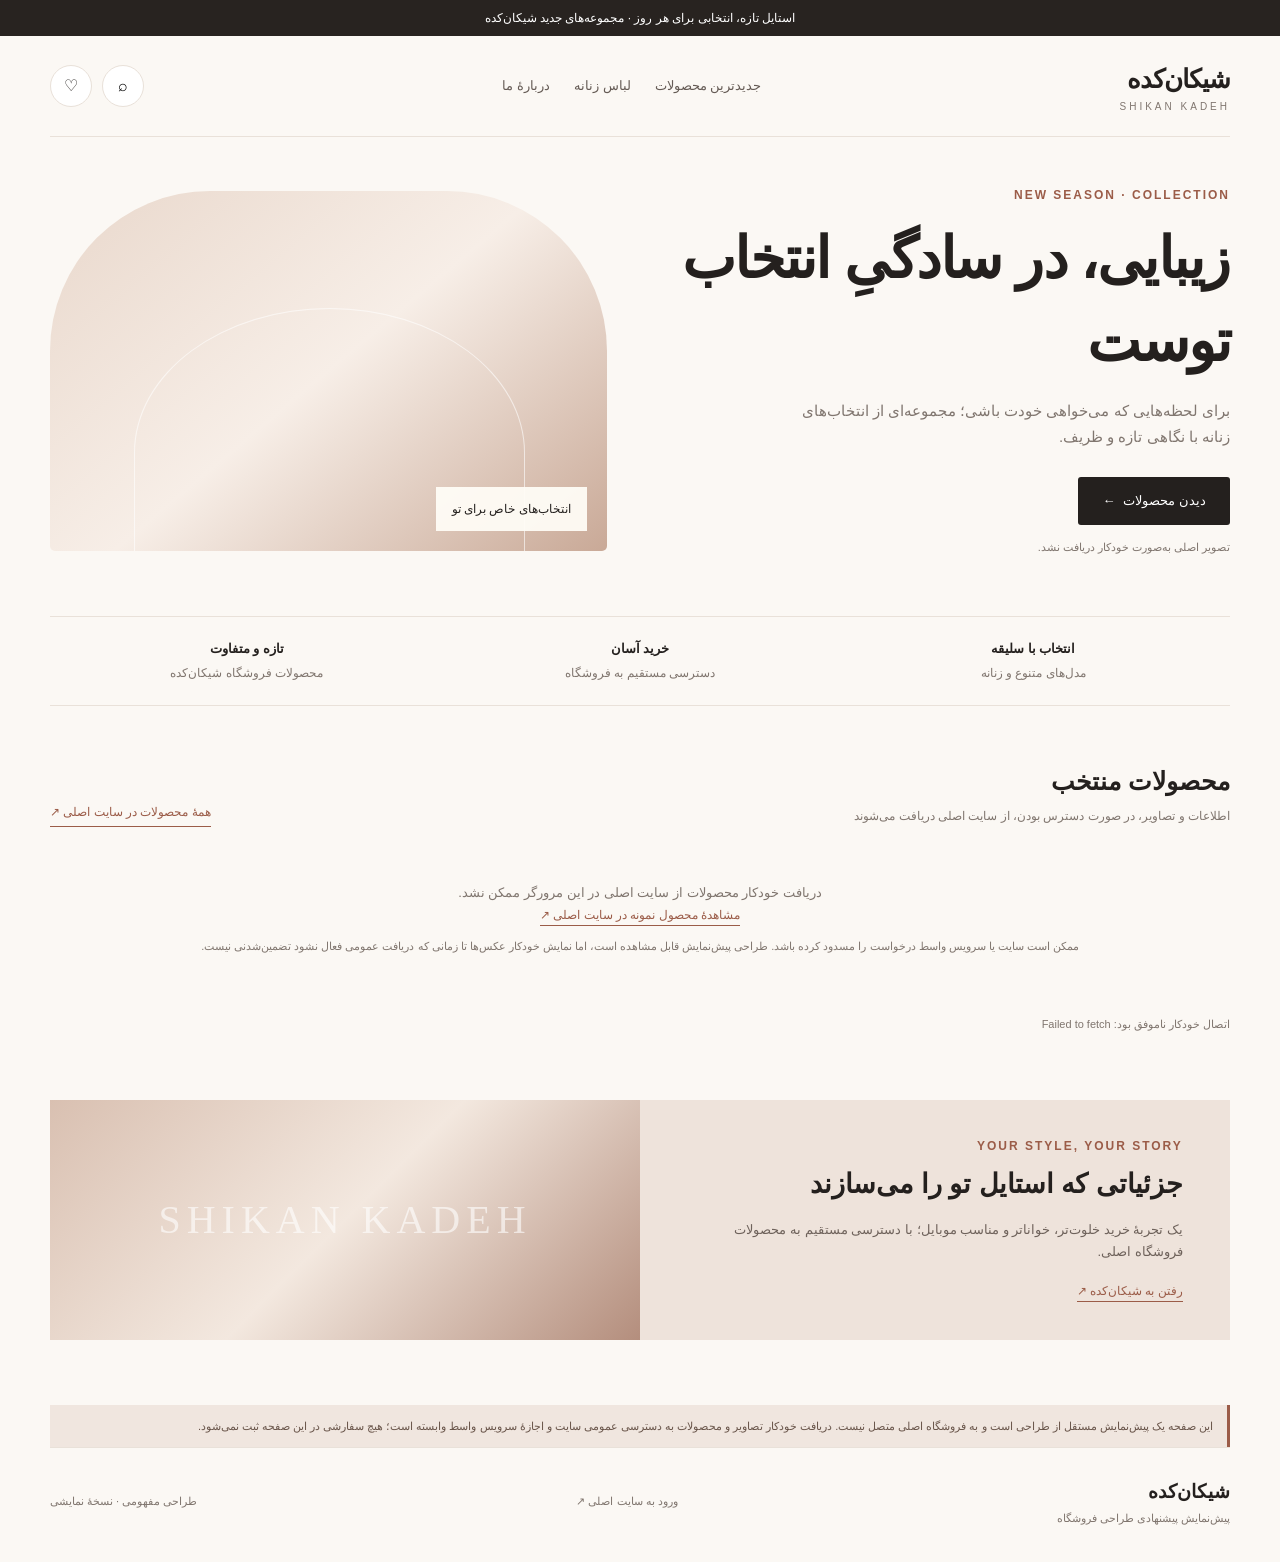
==== index.html @ 9409d149 "Rename shikankade-preview.html to index.html" ====
<!doctype html>
<html lang="fa" dir="rtl">
<head>
<meta charset="utf-8"><meta name="viewport" content="width=device-width, initial-scale=1">
<meta name="theme-color" content="#f8f5f1"><title>شیکان‌کده | پیش‌نمایش طراحی جدید</title>
<style>
:root{--ink:#24201e;--muted:#80766f;--paper:#fbf8f4;--card:#fff;--line:#e9e1d9;--accent:#9b5c48;--accent2:#d8b9a7;--soft:#f0e6df;--shadow:0 12px 35px #39251b0c}*{box-sizing:border-box}html{scroll-behavior:smooth}body{margin:0;background:var(--paper);color:var(--ink);font-family:Tahoma,Arial,sans-serif;line-height:1.7}a{color:inherit;text-decoration:none}button,input{font:inherit}.topnote{background:#282320;color:#fff;text-align:center;font-size:12px;padding:8px 12px}.wrap{width:min(1180px,calc(100% - 32px));margin:auto}.header{display:flex;align-items:center;justify-content:space-between;gap:18px;padding:21px 0;border-bottom:1px solid var(--line)}.brand{font-size:26px;font-weight:900;letter-spacing:-1px}.brand small{display:block;font-size:10px;font-weight:400;letter-spacing:3px;color:var(--muted);text-align:center;margin-top:-4px}.nav{display:flex;gap:24px;font-size:13px;color:#655b55}.nav a:hover{color:var(--accent)}.head-actions{display:flex;gap:10px;align-items:center}.iconbtn{border:1px solid var(--line);background:#fff;border-radius:50%;width:42px;height:42px;display:grid;place-items:center;cursor:pointer}.hero{display:grid;grid-template-columns:1.03fr .97fr;gap:32px;align-items:center;padding:38px 0 48px}.hero-copy{padding:10px 0}.eyebrow{font-size:12px;letter-spacing:2px;color:var(--accent);font-weight:bold}.hero h1{font-size:clamp(32px,5vw,57px);line-height:1.45;margin:12px 0 16px;letter-spacing:-1.5px}.hero p{color:var(--muted);max-width:460px;font-size:15px}.btn{display:inline-flex;align-items:center;justify-content:center;gap:8px;background:var(--ink);color:white;border:0;padding:13px 24px;border-radius:3px;cursor:pointer;margin-top:13px;font-size:13px}.btn:hover{background:var(--accent)}.hero-visual{min-height:360px;border-radius:160px 160px 5px 5px;background:linear-gradient(140deg,#e9d8cc,#f7eee7 50%,#c9a997);position:relative;overflow:hidden;display:flex;align-items:center;justify-content:center}.hero-visual:before{content:"";position:absolute;width:70%;height:80%;border:1px solid #fff9;border-radius:50% 50% 0 0;bottom:-13%;left:15%}.hero-visual img{position:absolute;width:100%;height:100%;object-fit:cover;inset:0;opacity:0;transition:opacity .3s}.hero-visual img.ready{opacity:1}.hero-label{position:absolute;bottom:20px;right:20px;background:#fffdf7eF;padding:12px 16px;font-size:12px;z-index:2}.features{display:grid;grid-template-columns:repeat(3,1fr);border-top:1px solid var(--line);border-bottom:1px solid var(--line);padding:18px 0;margin-bottom:54px}.feature{text-align:center;font-size:12px;color:var(--muted);padding:3px 12px}.feature strong{display:block;color:var(--ink);font-size:13px;margin-bottom:3px}.section-head{display:flex;align-items:end;justify-content:space-between;gap:15px;margin-bottom:20px}.section-head h2{font-size:25px;margin:0}.section-head p{font-size:12px;color:var(--muted);margin:4px 0 0}.textlink{font-size:12px;color:var(--accent);border-bottom:1px solid var(--accent);padding-bottom:3px}.products{display:grid;grid-template-columns:repeat(4,minmax(0,1fr));gap:18px}.product{min-width:0;background:var(--card);border:1px solid #eee7e0;box-shadow:var(--shadow);position:relative}.photo{aspect-ratio:3/4;background:linear-gradient(145deg,#eee2d8,#f8f3ed);position:relative;overflow:hidden;display:grid;place-items:center}.photo img{width:100%;height:100%;object-fit:cover;display:block}.photo .placeholder{font-size:12px;color:#9b8578;text-align:center;padding:18px}.tag{position:absolute;top:10px;right:10px;background:#fffdf4e8;padding:4px 8px;font-size:10px}.product-info{padding:13px}.product h3{font-size:13px;margin:0 0 7px;font-weight:600;line-height:1.8}.price{font-weight:bold;font-size:13px}.price small{font-size:10px;color:var(--muted);font-weight:normal}.product-link{display:block;margin-top:10px;border-top:1px solid var(--line);padding-top:9px;color:var(--accent);font-size:11px}.loading{padding:35px;text-align:center;color:var(--muted);font-size:13px;grid-column:1/-1}.status{font-size:11px;color:var(--muted);margin-top:13px;min-height:20px}.editorial{margin:65px 0;background:#eee3db;display:grid;grid-template-columns:1fr 1fr;align-items:center;min-height:240px}.editorial-copy{padding:30px 8%}.editorial h2{font-size:27px;line-height:1.6;margin:6px 0}.editorial p{font-size:13px;color:#6e625b}.editorial-art{height:100%;min-height:240px;background:linear-gradient(135deg,#d9c0b1,#f3e8df,#b48e7d);position:relative;overflow:hidden}.editorial-art:after{content:"SHIKAN KADEH";position:absolute;inset:0;display:grid;place-items:center;font-family:Georgia,serif;letter-spacing:6px;font-size:clamp(20px,4vw,40px);color:#fff9}.footer{border-top:1px solid var(--line);padding:28px 0 35px;display:flex;justify-content:space-between;gap:18px;align-items:center;color:var(--muted);font-size:11px}.footer strong{font-size:19px;color:var(--ink)}.preview-note{margin:25px auto 0;padding:12px 14px;background:#f0e6df;border-right:3px solid var(--accent);font-size:11px;color:#69554a}.mobile-nav{display:none}
@media(max-width:850px){.nav{gap:12px}.hero{gap:20px}.products{grid-template-columns:repeat(3,minmax(0,1fr))}.hero-visual{min-height:320px}}
@media(max-width:600px){.wrap{width:calc(100% - 24px)}.topnote{font-size:10px}.header{padding:13px 0}.brand{font-size:22px}.nav{display:none}.head-actions .iconbtn:first-child{display:none}.hero{grid-template-columns:1fr;padding:22px 0 28px;gap:19px}.hero-copy{order:2;padding:0 4px}.hero h1{font-size:35px;margin:7px 0 9px}.hero p{font-size:13px;margin:6px 0}.hero-visual{order:1;min-height:280px;border-radius:125px 125px 4px 4px;margin:0 13px}.btn{padding:12px 20px}.features{margin-bottom:38px;padding:13px 0}.feature{font-size:10px;padding:2px 5px}.feature strong{font-size:11px}.section-head h2{font-size:21px}.section-head p{font-size:10px}.products{grid-template-columns:repeat(2,minmax(0,1fr));gap:11px}.product-info{padding:10px}.product h3{font-size:12px}.photo{aspect-ratio:3/4}.editorial{grid-template-columns:1fr;margin:42px 0}.editorial-copy{padding:24px}.editorial-art{min-height:150px;order:-1}.footer{align-items:flex-start;flex-direction:column}.mobile-nav{display:flex;position:sticky;bottom:0;background:#fffefaed;backdrop-filter:blur(12px);border-top:1px solid var(--line);justify-content:space-around;padding:10px 4px;z-index:5;font-size:10px;color:#74665d}.mobile-nav a{display:flex;flex-direction:column;align-items:center;gap:2px}}
</style></head>
<body>
<div class="topnote">استایل تازه، انتخابی برای هر روز · مجموعه‌های جدید شیکان‌کده</div>
<header class="wrap header"><a class="brand" href="https://www.shikankade.ir/" target="_blank" rel="noopener">شیکان‌کده<small>SHIKAN KADEH</small></a><nav class="nav"><a href="#products">جدیدترین محصولات</a><a href="#products">لباس زنانه</a><a href="#about">دربارهٔ ما</a></nav><div class="head-actions"><button class="iconbtn" aria-label="جستجو" onclick="document.getElementById('products').scrollIntoView({behavior:'smooth'})">⌕</button><a class="iconbtn" aria-label="فروشگاه اصلی" href="https://www.shikankade.ir/" target="_blank" rel="noopener">♡</a></div></header>
<main class="wrap"><section class="hero"><div class="hero-copy"><div class="eyebrow">NEW SEASON · COLLECTION</div><h1>زیبایی، در سادگیِ انتخاب توست</h1><p>برای لحظه‌هایی که می‌خواهی خودت باشی؛ مجموعه‌ای از انتخاب‌های زنانه با نگاهی تازه و ظریف.</p><a class="btn" href="#products">دیدن محصولات <span>←</span></a><div id="heroStatus" class="status">در حال دریافت تصویر از فروشگاه اصلی…</div></div><div class="hero-visual"><img id="heroImage" alt="تصویر محصول از فروشگاه شیکان‌کده" referrerpolicy="no-referrer"><div class="hero-label">انتخاب‌های خاص برای تو</div></div></section>
<div class="features"><div class="feature"><strong>انتخاب با سلیقه</strong>مدل‌های متنوع و زنانه</div><div class="feature"><strong>خرید آسان</strong>دسترسی مستقیم به فروشگاه</div><div class="feature"><strong>تازه و متفاوت</strong>محصولات فروشگاه شیکان‌کده</div></div>
<section id="products"><div class="section-head"><div><h2>محصولات منتخب</h2><p>اطلاعات و تصاویر، در صورت دسترس بودن، از سایت اصلی دریافت می‌شوند</p></div><a class="textlink" href="https://www.shikankade.ir/" target="_blank" rel="noopener">همهٔ محصولات در سایت اصلی ↗</a></div><div id="productGrid" class="products"><div class="loading">در حال تلاش برای دریافت محصولات و تصاویر از سایت اصلی…</div></div><div id="loadStatus" class="status" aria-live="polite"></div></section>
<section class="editorial" id="about"><div class="editorial-copy"><div class="eyebrow">YOUR STYLE, YOUR STORY</div><h2>جزئیاتی که استایل تو را می‌سازند</h2><p>یک تجربهٔ خرید خلوت‌تر، خواناتر و مناسب موبایل؛ با دسترسی مستقیم به محصولات فروشگاه اصلی.</p><a class="textlink" href="https://www.shikankade.ir/" target="_blank" rel="noopener">رفتن به شیکان‌کده ↗</a></div><div class="editorial-art" aria-hidden="true"></div></section>
<div class="preview-note">این صفحه یک پیش‌نمایش مستقل از طراحی است و به فروشگاه اصلی متصل نیست. دریافت خودکار تصاویر و محصولات به دسترسی عمومی سایت و اجازهٔ سرویس واسط وابسته است؛ هیچ سفارشی در این صفحه ثبت نمی‌شود.</div></main>
<footer class="wrap footer"><div><strong>شیکان‌کده</strong><div>پیش‌نمایش پیشنهادی طراحی فروشگاه</div></div><a href="https://www.shikankade.ir/" target="_blank" rel="noopener">ورود به سایت اصلی ↗</a><span>طراحی مفهومی · نسخهٔ نمایشی</span></footer>
<nav class="mobile-nav"><a href="#">⌂<span>خانه</span></a><a href="#products">▦<span>محصولات</span></a><a href="#about">♡<span>درباره</span></a><a href="https://www.shikankade.ir/" target="_blank" rel="noopener">↗<span>سایت اصلی</span></a></nav>
<script>
(()=>{'use strict';
const BASE='https://www.shikankade.ir';
const PRODUCT_URL=BASE+'/product/%D9%85%D8%A7%DA%A9%D8%B3%DB%8C-%D8%B2%D9%86%D8%A7%D9%86%D9%87-%D8%B1%DB%8C%D8%B4%D9%87-%D8%AF%D8%A7%D8%B1-%D9%88-%D8%B2%D8%B1%DA%A9%D9%88%D8%A8/';
const grid=document.getElementById('productGrid'), status=document.getElementById('loadStatus'), heroStatus=document.getElementById('heroStatus');
const esc=s=>String(s??'').replace(/[&<>"']/g,c=>({'&':'&amp;','<':'&lt;','>':'&gt;','"':'&quot;',"'":'&#39;'}[c]));
const cleanUrl=u=>{try{let x=new URL(u,BASE);return /^https?:$/.test(x.protocol)?x.href:''}catch{return ''}};
async function getText(url){const targets=[`https://api.allorigins.win/raw?url=${encodeURIComponent(url)}`,`https://corsproxy.io/?url=${encodeURIComponent(url)}`];let last;for(const proxy of targets){try{const r=await fetch(proxy,{signal:AbortSignal.timeout(10000),cache:'no-store'});if(!r.ok)throw Error('HTTP '+r.status);const t=await r.text();if(t&&t.length>100)return t;throw Error('empty response')}catch(e){last=e}}throw last||Error('fetch failed')}
function meta(doc,selectors){for(const s of selectors){const el=doc.querySelector(s);if(el){const v=el.getAttribute('content')||el.getAttribute('href')||el.textContent;if(v&&v.trim())return v.trim()}}return ''}
function fromHtml(html,url){const d=new DOMParser().parseFromString(html,'text/html');const title=meta(d,['meta[property="og:title"]','meta[name="twitter:title"]','h1.product_title','h1'])||'ماکسی زنانه ریشه‌دار و زرکوب';let image=meta(d,['meta[property="og:image"]','meta[name="twitter:image"]','link[rel="image_src"]']);if(!image){const im=d.querySelector('.woocommerce-product-gallery img, img.wp-post-image, main img');if(im)image=im.getAttribute('data-src')||im.getAttribute('src')||''}image=cleanUrl(image);let price=meta(d,['meta[property="product:price:amount"]']);if(!price){const el=d.querySelector('.summary .price .amount, .product .price .amount, .price');if(el)price=el.textContent.trim()}return {name:title.replace(/\s*[|–-]\s*شیکان.?کده.*$/i,''),image,price,url};}
function render(products){grid.innerHTML='';if(!products.length)throw Error('no products');products.slice(0,12).forEach((p,i)=>{const name=esc(p.name||p.title||'محصول شیکان‌کده');const url=cleanUrl(p.url||p.permalink||PRODUCT_URL)||PRODUCT_URL;const img=cleanUrl(p.image||p.images?.[0]?.src||p.images?.[0]?.thumbnail);let price=p.price_html||p.price||p.prices?.price||'';if(typeof price==='string'&&/<[a-z][\s\S]*>/i.test(price))price=price.replace(/<[^>]*>/g,' ').replace(/\s+/g,' ').trim();if(typeof price==='number')price=price.toLocaleString('fa-IR');if(typeof price==='string'&&/^\d+$/.test(price))price=Number(price).toLocaleString('fa-IR');const card=document.createElement('article');card.className='product';card.innerHTML=`<a href="${esc(url)}" target="_blank" rel="noopener"><div class="photo">${img?`<img loading="lazy" referrerpolicy="no-referrer" src="${esc(img)}" alt="${name}">`:'<div class="placeholder">تصویر محصول در دسترس نیست</div>'}<span class="tag">${i===0?'پیشنهاد ما':'شیکان‌کده'}</span></div></a><div class="product-info"><h3>${name}</h3><div class="price">${price?esc(price):'مشاهدهٔ قیمت در سایت اصلی'} ${price?'<small>تومان</small>':''}</div><a class="product-link" href="${esc(url)}" target="_blank" rel="noopener">مشاهدهٔ محصول در فروشگاه ↗</a></div>`;const im=card.querySelector('img');if(im)im.addEventListener('error',()=>{im.remove();card.querySelector('.photo').insertAdjacentHTML('afterbegin','<div class="placeholder">بارگذاری تصویر ممکن نشد</div>')},{once:true});grid.appendChild(card)});}
async function load(){try{
 // Try public WooCommerce Store API through CORS proxies first.
 let products=[];for(const api of [BASE+'/wp-json/wc/store/products?per_page=12&orderby=date&order=desc',BASE+'/wp-json/wc/store/products?per_page=12']){try{const txt=await getText(api);const data=JSON.parse(txt);if(Array.isArray(data)&&data.length){products=data.map(p=>({name:p.name,url:p.permalink,image:p.images?.[0]?.src,price:p.prices?.price?Number(p.prices.price)/Math.pow(10,p.prices.currency_minor_unit||0):'',price_html:p.prices?.price?Number(p.prices.price)/Math.pow(10,p.prices.currency_minor_unit||0):''}));break}}catch(e){}}
 if(products.length){render(products);status.textContent='محصولات از API عمومی فروشگاه دریافت شدند؛ تصاویر از آدرس اصلی بارگذاری می‌شوند.';const first=products.find(p=>p.image);if(first?.image){const im=document.getElementById('heroImage');im.src=first.image;im.onload=()=>im.classList.add('ready');heroStatus.textContent='تصویر از فروشگاه اصلی بارگذاری می‌شود.'}return}
 // Fallback: scrape the public product page's Open Graph metadata.
 const html=await getText(PRODUCT_URL);const p=fromHtml(html,PRODUCT_URL);render([p]);if(p.image){const im=document.getElementById('heroImage');im.src=p.image;im.onload=()=>im.classList.add('ready');heroStatus.textContent='تصویر محصول از صفحهٔ اصلی دریافت شد.'}status.textContent='اطلاعات یک محصول از صفحهٔ عمومی دریافت شد؛ برای دریافت فهرست کامل باید API عمومی فروشگاه در دسترس باشد.';
 }catch(e){grid.innerHTML=`<article class="loading">دریافت خودکار محصولات از سایت اصلی در این مرورگر ممکن نشد.<br><a class="textlink" href="${PRODUCT_URL}" target="_blank" rel="noopener">مشاهدهٔ محصول نمونه در سایت اصلی ↗</a><p style="font-size:11px">ممکن است سایت یا سرویس واسط درخواست را مسدود کرده باشد. طراحی پیش‌نمایش قابل مشاهده است، اما نمایش خودکار عکس‌ها تا زمانی که دریافت عمومی فعال نشود تضمین‌شدنی نیست.</p></article>`;status.textContent='اتصال خودکار ناموفق بود: '+(e?.message||'خطای شبکه');heroStatus.textContent='تصویر اصلی به‌صورت خودکار دریافت نشد.';}}
load();
})();
</script></body></html>
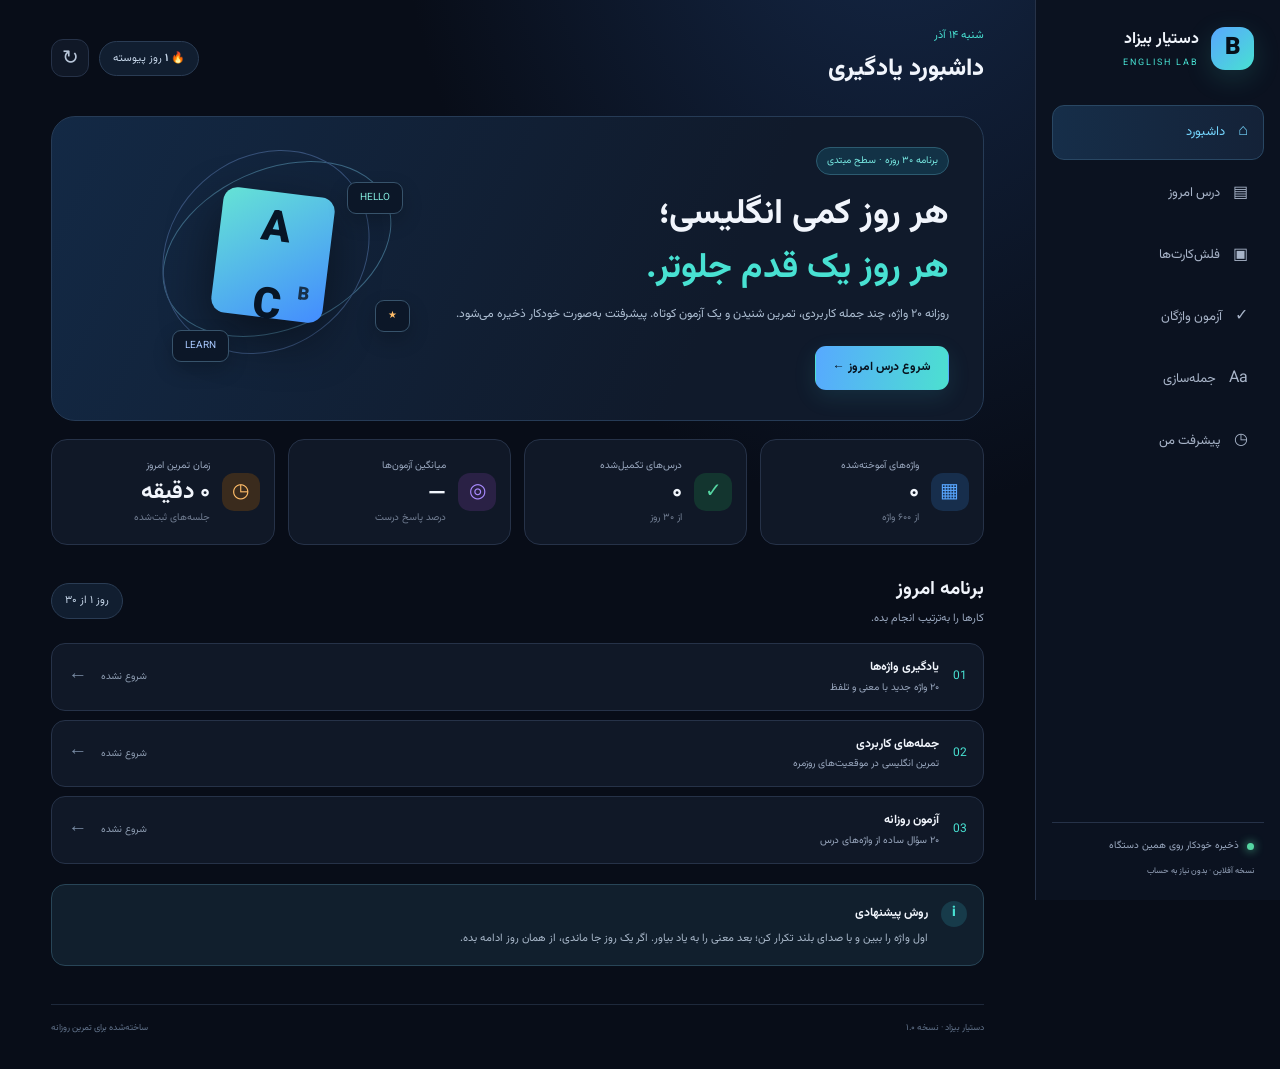
==== commit f89444fd: "Add files via upload" ====
--- a/index.html
+++ b/index.html
@@ -1,41 +1,90 @@
 <!doctype html>
 <html lang="fa" dir="rtl">
 <head>
-<meta charset="utf-8"><meta name="viewport" content="width=device-width, initial-scale=1">
-<meta name="theme-color" content="#f8f5f1"><title>شیکان‌کده | پیش‌نمایش طراحی جدید</title>
-<style>
-:root{--ink:#24201e;--muted:#80766f;--paper:#fbf8f4;--card:#fff;--line:#e9e1d9;--accent:#9b5c48;--accent2:#d8b9a7;--soft:#f0e6df;--shadow:0 12px 35px #39251b0c}*{box-sizing:border-box}html{scroll-behavior:smooth}body{margin:0;background:var(--paper);color:var(--ink);font-family:Tahoma,Arial,sans-serif;line-height:1.7}a{color:inherit;text-decoration:none}button,input{font:inherit}.topnote{background:#282320;color:#fff;text-align:center;font-size:12px;padding:8px 12px}.wrap{width:min(1180px,calc(100% - 32px));margin:auto}.header{display:flex;align-items:center;justify-content:space-between;gap:18px;padding:21px 0;border-bottom:1px solid var(--line)}.brand{font-size:26px;font-weight:900;letter-spacing:-1px}.brand small{display:block;font-size:10px;font-weight:400;letter-spacing:3px;color:var(--muted);text-align:center;margin-top:-4px}.nav{display:flex;gap:24px;font-size:13px;color:#655b55}.nav a:hover{color:var(--accent)}.head-actions{display:flex;gap:10px;align-items:center}.iconbtn{border:1px solid var(--line);background:#fff;border-radius:50%;width:42px;height:42px;display:grid;place-items:center;cursor:pointer}.hero{display:grid;grid-template-columns:1.03fr .97fr;gap:32px;align-items:center;padding:38px 0 48px}.hero-copy{padding:10px 0}.eyebrow{font-size:12px;letter-spacing:2px;color:var(--accent);font-weight:bold}.hero h1{font-size:clamp(32px,5vw,57px);line-height:1.45;margin:12px 0 16px;letter-spacing:-1.5px}.hero p{color:var(--muted);max-width:460px;font-size:15px}.btn{display:inline-flex;align-items:center;justify-content:center;gap:8px;background:var(--ink);color:white;border:0;padding:13px 24px;border-radius:3px;cursor:pointer;margin-top:13px;font-size:13px}.btn:hover{background:var(--accent)}.hero-visual{min-height:360px;border-radius:160px 160px 5px 5px;background:linear-gradient(140deg,#e9d8cc,#f7eee7 50%,#c9a997);position:relative;overflow:hidden;display:flex;align-items:center;justify-content:center}.hero-visual:before{content:"";position:absolute;width:70%;height:80%;border:1px solid #fff9;border-radius:50% 50% 0 0;bottom:-13%;left:15%}.hero-visual img{position:absolute;width:100%;height:100%;object-fit:cover;inset:0;opacity:0;transition:opacity .3s}.hero-visual img.ready{opacity:1}.hero-label{position:absolute;bottom:20px;right:20px;background:#fffdf7eF;padding:12px 16px;font-size:12px;z-index:2}.features{display:grid;grid-template-columns:repeat(3,1fr);border-top:1px solid var(--line);border-bottom:1px solid var(--line);padding:18px 0;margin-bottom:54px}.feature{text-align:center;font-size:12px;color:var(--muted);padding:3px 12px}.feature strong{display:block;color:var(--ink);font-size:13px;margin-bottom:3px}.section-head{display:flex;align-items:end;justify-content:space-between;gap:15px;margin-bottom:20px}.section-head h2{font-size:25px;margin:0}.section-head p{font-size:12px;color:var(--muted);margin:4px 0 0}.textlink{font-size:12px;color:var(--accent);border-bottom:1px solid var(--accent);padding-bottom:3px}.products{display:grid;grid-template-columns:repeat(4,minmax(0,1fr));gap:18px}.product{min-width:0;background:var(--card);border:1px solid #eee7e0;box-shadow:var(--shadow);position:relative}.photo{aspect-ratio:3/4;background:linear-gradient(145deg,#eee2d8,#f8f3ed);position:relative;overflow:hidden;display:grid;place-items:center}.photo img{width:100%;height:100%;object-fit:cover;display:block}.photo .placeholder{font-size:12px;color:#9b8578;text-align:center;padding:18px}.tag{position:absolute;top:10px;right:10px;background:#fffdf4e8;padding:4px 8px;font-size:10px}.product-info{padding:13px}.product h3{font-size:13px;margin:0 0 7px;font-weight:600;line-height:1.8}.price{font-weight:bold;font-size:13px}.price small{font-size:10px;color:var(--muted);font-weight:normal}.product-link{display:block;margin-top:10px;border-top:1px solid var(--line);padding-top:9px;color:var(--accent);font-size:11px}.loading{padding:35px;text-align:center;color:var(--muted);font-size:13px;grid-column:1/-1}.status{font-size:11px;color:var(--muted);margin-top:13px;min-height:20px}.editorial{margin:65px 0;background:#eee3db;display:grid;grid-template-columns:1fr 1fr;align-items:center;min-height:240px}.editorial-copy{padding:30px 8%}.editorial h2{font-size:27px;line-height:1.6;margin:6px 0}.editorial p{font-size:13px;color:#6e625b}.editorial-art{height:100%;min-height:240px;background:linear-gradient(135deg,#d9c0b1,#f3e8df,#b48e7d);position:relative;overflow:hidden}.editorial-art:after{content:"SHIKAN KADEH";position:absolute;inset:0;display:grid;place-items:center;font-family:Georgia,serif;letter-spacing:6px;font-size:clamp(20px,4vw,40px);color:#fff9}.footer{border-top:1px solid var(--line);padding:28px 0 35px;display:flex;justify-content:space-between;gap:18px;align-items:center;color:var(--muted);font-size:11px}.footer strong{font-size:19px;color:var(--ink)}.preview-note{margin:25px auto 0;padding:12px 14px;background:#f0e6df;border-right:3px solid var(--accent);font-size:11px;color:#69554a}.mobile-nav{display:none}
-@media(max-width:850px){.nav{gap:12px}.hero{gap:20px}.products{grid-template-columns:repeat(3,minmax(0,1fr))}.hero-visual{min-height:320px}}
-@media(max-width:600px){.wrap{width:calc(100% - 24px)}.topnote{font-size:10px}.header{padding:13px 0}.brand{font-size:22px}.nav{display:none}.head-actions .iconbtn:first-child{display:none}.hero{grid-template-columns:1fr;padding:22px 0 28px;gap:19px}.hero-copy{order:2;padding:0 4px}.hero h1{font-size:35px;margin:7px 0 9px}.hero p{font-size:13px;margin:6px 0}.hero-visual{order:1;min-height:280px;border-radius:125px 125px 4px 4px;margin:0 13px}.btn{padding:12px 20px}.features{margin-bottom:38px;padding:13px 0}.feature{font-size:10px;padding:2px 5px}.feature strong{font-size:11px}.section-head h2{font-size:21px}.section-head p{font-size:10px}.products{grid-template-columns:repeat(2,minmax(0,1fr));gap:11px}.product-info{padding:10px}.product h3{font-size:12px}.photo{aspect-ratio:3/4}.editorial{grid-template-columns:1fr;margin:42px 0}.editorial-copy{padding:24px}.editorial-art{min-height:150px;order:-1}.footer{align-items:flex-start;flex-direction:column}.mobile-nav{display:flex;position:sticky;bottom:0;background:#fffefaed;backdrop-filter:blur(12px);border-top:1px solid var(--line);justify-content:space-around;padding:10px 4px;z-index:5;font-size:10px;color:#74665d}.mobile-nav a{display:flex;flex-direction:column;align-items:center;gap:2px}}
-</style></head>
+  <meta charset="utf-8">
+  <meta name="viewport" content="width=device-width, initial-scale=1">
+  <meta name="theme-color" content="#080d18">
+  <title>دستیار بیزاد | آموزش روزانه انگلیسی</title>
+  <link rel="stylesheet" href="style.css">
+</head>
 <body>
-<div class="topnote">استایل تازه، انتخابی برای هر روز · مجموعه‌های جدید شیکان‌کده</div>
-<header class="wrap header"><a class="brand" href="https://www.shikankade.ir/" target="_blank" rel="noopener">شیکان‌کده<small>SHIKAN KADEH</small></a><nav class="nav"><a href="#products">جدیدترین محصولات</a><a href="#products">لباس زنانه</a><a href="#about">دربارهٔ ما</a></nav><div class="head-actions"><button class="iconbtn" aria-label="جستجو" onclick="document.getElementById('products').scrollIntoView({behavior:'smooth'})">⌕</button><a class="iconbtn" aria-label="فروشگاه اصلی" href="https://www.shikankade.ir/" target="_blank" rel="noopener">♡</a></div></header>
-<main class="wrap"><section class="hero"><div class="hero-copy"><div class="eyebrow">NEW SEASON · COLLECTION</div><h1>زیبایی، در سادگیِ انتخاب توست</h1><p>برای لحظه‌هایی که می‌خواهی خودت باشی؛ مجموعه‌ای از انتخاب‌های زنانه با نگاهی تازه و ظریف.</p><a class="btn" href="#products">دیدن محصولات <span>←</span></a><div id="heroStatus" class="status">در حال دریافت تصویر از فروشگاه اصلی…</div></div><div class="hero-visual"><img id="heroImage" alt="تصویر محصول از فروشگاه شیکان‌کده" referrerpolicy="no-referrer"><div class="hero-label">انتخاب‌های خاص برای تو</div></div></section>
-<div class="features"><div class="feature"><strong>انتخاب با سلیقه</strong>مدل‌های متنوع و زنانه</div><div class="feature"><strong>خرید آسان</strong>دسترسی مستقیم به فروشگاه</div><div class="feature"><strong>تازه و متفاوت</strong>محصولات فروشگاه شیکان‌کده</div></div>
-<section id="products"><div class="section-head"><div><h2>محصولات منتخب</h2><p>اطلاعات و تصاویر، در صورت دسترس بودن، از سایت اصلی دریافت می‌شوند</p></div><a class="textlink" href="https://www.shikankade.ir/" target="_blank" rel="noopener">همهٔ محصولات در سایت اصلی ↗</a></div><div id="productGrid" class="products"><div class="loading">در حال تلاش برای دریافت محصولات و تصاویر از سایت اصلی…</div></div><div id="loadStatus" class="status" aria-live="polite"></div></section>
-<section class="editorial" id="about"><div class="editorial-copy"><div class="eyebrow">YOUR STYLE, YOUR STORY</div><h2>جزئیاتی که استایل تو را می‌سازند</h2><p>یک تجربهٔ خرید خلوت‌تر، خواناتر و مناسب موبایل؛ با دسترسی مستقیم به محصولات فروشگاه اصلی.</p><a class="textlink" href="https://www.shikankade.ir/" target="_blank" rel="noopener">رفتن به شیکان‌کده ↗</a></div><div class="editorial-art" aria-hidden="true"></div></section>
-<div class="preview-note">این صفحه یک پیش‌نمایش مستقل از طراحی است و به فروشگاه اصلی متصل نیست. دریافت خودکار تصاویر و محصولات به دسترسی عمومی سایت و اجازهٔ سرویس واسط وابسته است؛ هیچ سفارشی در این صفحه ثبت نمی‌شود.</div></main>
-<footer class="wrap footer"><div><strong>شیکان‌کده</strong><div>پیش‌نمایش پیشنهادی طراحی فروشگاه</div></div><a href="https://www.shikankade.ir/" target="_blank" rel="noopener">ورود به سایت اصلی ↗</a><span>طراحی مفهومی · نسخهٔ نمایشی</span></footer>
-<nav class="mobile-nav"><a href="#">⌂<span>خانه</span></a><a href="#products">▦<span>محصولات</span></a><a href="#about">♡<span>درباره</span></a><a href="https://www.shikankade.ir/" target="_blank" rel="noopener">↗<span>سایت اصلی</span></a></nav>
-<script>
-(()=>{'use strict';
-const BASE='https://www.shikankade.ir';
-const PRODUCT_URL=BASE+'/product/%D9%85%D8%A7%DA%A9%D8%B3%DB%8C-%D8%B2%D9%86%D8%A7%D9%86%D9%87-%D8%B1%DB%8C%D8%B4%D9%87-%D8%AF%D8%A7%D8%B1-%D9%88-%D8%B2%D8%B1%DA%A9%D9%88%D8%A8/';
-const grid=document.getElementById('productGrid'), status=document.getElementById('loadStatus'), heroStatus=document.getElementById('heroStatus');
-const esc=s=>String(s??'').replace(/[&<>"']/g,c=>({'&':'&amp;','<':'&lt;','>':'&gt;','"':'&quot;',"'":'&#39;'}[c]));
-const cleanUrl=u=>{try{let x=new URL(u,BASE);return /^https?:$/.test(x.protocol)?x.href:''}catch{return ''}};
-async function getText(url){const targets=[`https://api.allorigins.win/raw?url=${encodeURIComponent(url)}`,`https://corsproxy.io/?url=${encodeURIComponent(url)}`];let last;for(const proxy of targets){try{const r=await fetch(proxy,{signal:AbortSignal.timeout(10000),cache:'no-store'});if(!r.ok)throw Error('HTTP '+r.status);const t=await r.text();if(t&&t.length>100)return t;throw Error('empty response')}catch(e){last=e}}throw last||Error('fetch failed')}
-function meta(doc,selectors){for(const s of selectors){const el=doc.querySelector(s);if(el){const v=el.getAttribute('content')||el.getAttribute('href')||el.textContent;if(v&&v.trim())return v.trim()}}return ''}
-function fromHtml(html,url){const d=new DOMParser().parseFromString(html,'text/html');const title=meta(d,['meta[property="og:title"]','meta[name="twitter:title"]','h1.product_title','h1'])||'ماکسی زنانه ریشه‌دار و زرکوب';let image=meta(d,['meta[property="og:image"]','meta[name="twitter:image"]','link[rel="image_src"]']);if(!image){const im=d.querySelector('.woocommerce-product-gallery img, img.wp-post-image, main img');if(im)image=im.getAttribute('data-src')||im.getAttribute('src')||''}image=cleanUrl(image);let price=meta(d,['meta[property="product:price:amount"]']);if(!price){const el=d.querySelector('.summary .price .amount, .product .price .amount, .price');if(el)price=el.textContent.trim()}return {name:title.replace(/\s*[|–-]\s*شیکان.?کده.*$/i,''),image,price,url};}
-function render(products){grid.innerHTML='';if(!products.length)throw Error('no products');products.slice(0,12).forEach((p,i)=>{const name=esc(p.name||p.title||'محصول شیکان‌کده');const url=cleanUrl(p.url||p.permalink||PRODUCT_URL)||PRODUCT_URL;const img=cleanUrl(p.image||p.images?.[0]?.src||p.images?.[0]?.thumbnail);let price=p.price_html||p.price||p.prices?.price||'';if(typeof price==='string'&&/<[a-z][\s\S]*>/i.test(price))price=price.replace(/<[^>]*>/g,' ').replace(/\s+/g,' ').trim();if(typeof price==='number')price=price.toLocaleString('fa-IR');if(typeof price==='string'&&/^\d+$/.test(price))price=Number(price).toLocaleString('fa-IR');const card=document.createElement('article');card.className='product';card.innerHTML=`<a href="${esc(url)}" target="_blank" rel="noopener"><div class="photo">${img?`<img loading="lazy" referrerpolicy="no-referrer" src="${esc(img)}" alt="${name}">`:'<div class="placeholder">تصویر محصول در دسترس نیست</div>'}<span class="tag">${i===0?'پیشنهاد ما':'شیکان‌کده'}</span></div></a><div class="product-info"><h3>${name}</h3><div class="price">${price?esc(price):'مشاهدهٔ قیمت در سایت اصلی'} ${price?'<small>تومان</small>':''}</div><a class="product-link" href="${esc(url)}" target="_blank" rel="noopener">مشاهدهٔ محصول در فروشگاه ↗</a></div>`;const im=card.querySelector('img');if(im)im.addEventListener('error',()=>{im.remove();card.querySelector('.photo').insertAdjacentHTML('afterbegin','<div class="placeholder">بارگذاری تصویر ممکن نشد</div>')},{once:true});grid.appendChild(card)});}
-async function load(){try{
- // Try public WooCommerce Store API through CORS proxies first.
- let products=[];for(const api of [BASE+'/wp-json/wc/store/products?per_page=12&orderby=date&order=desc',BASE+'/wp-json/wc/store/products?per_page=12']){try{const txt=await getText(api);const data=JSON.parse(txt);if(Array.isArray(data)&&data.length){products=data.map(p=>({name:p.name,url:p.permalink,image:p.images?.[0]?.src,price:p.prices?.price?Number(p.prices.price)/Math.pow(10,p.prices.currency_minor_unit||0):'',price_html:p.prices?.price?Number(p.prices.price)/Math.pow(10,p.prices.currency_minor_unit||0):''}));break}}catch(e){}}
- if(products.length){render(products);status.textContent='محصولات از API عمومی فروشگاه دریافت شدند؛ تصاویر از آدرس اصلی بارگذاری می‌شوند.';const first=products.find(p=>p.image);if(first?.image){const im=document.getElementById('heroImage');im.src=first.image;im.onload=()=>im.classList.add('ready');heroStatus.textContent='تصویر از فروشگاه اصلی بارگذاری می‌شود.'}return}
- // Fallback: scrape the public product page's Open Graph metadata.
- const html=await getText(PRODUCT_URL);const p=fromHtml(html,PRODUCT_URL);render([p]);if(p.image){const im=document.getElementById('heroImage');im.src=p.image;im.onload=()=>im.classList.add('ready');heroStatus.textContent='تصویر محصول از صفحهٔ اصلی دریافت شد.'}status.textContent='اطلاعات یک محصول از صفحهٔ عمومی دریافت شد؛ برای دریافت فهرست کامل باید API عمومی فروشگاه در دسترس باشد.';
- }catch(e){grid.innerHTML=`<article class="loading">دریافت خودکار محصولات از سایت اصلی در این مرورگر ممکن نشد.<br><a class="textlink" href="${PRODUCT_URL}" target="_blank" rel="noopener">مشاهدهٔ محصول نمونه در سایت اصلی ↗</a><p style="font-size:11px">ممکن است سایت یا سرویس واسط درخواست را مسدود کرده باشد. طراحی پیش‌نمایش قابل مشاهده است، اما نمایش خودکار عکس‌ها تا زمانی که دریافت عمومی فعال نشود تضمین‌شدنی نیست.</p></article>`;status.textContent='اتصال خودکار ناموفق بود: '+(e?.message||'خطای شبکه');heroStatus.textContent='تصویر اصلی به‌صورت خودکار دریافت نشد.';}}
-load();
-})();
-</script></body></html>
+  <div class="app-shell">
+    <aside class="sidebar">
+      <div class="brand"><span class="brand-mark">B</span><div><strong>دستیار بیزاد</strong><small>ENGLISH LAB</small></div></div>
+      <nav class="nav" aria-label="منوی اصلی">
+        <button class="nav-btn active" data-view="home">⌂ <span>داشبورد</span></button>
+        <button class="nav-btn" data-view="learn">▤ <span>درس امروز</span></button>
+        <button class="nav-btn" data-view="cards">▣ <span>فلش‌کارت‌ها</span></button>
+        <button class="nav-btn" data-view="quiz">✓ <span>آزمون واژگان</span></button>
+        <button class="nav-btn" data-view="sentences">Aa <span>جمله‌سازی</span></button>
+        <button class="nav-btn" data-view="progress">◷ <span>پیشرفت من</span></button>
+      </nav>
+      <div class="sidebar-bottom"><div class="save-indicator"><span class="pulse"></span> ذخیره خودکار روی همین دستگاه</div><small>نسخه آفلاین · بدون نیاز به حساب</small></div>
+    </aside>
+
+    <main class="main">
+      <header class="topbar">
+        <div><div class="eyebrow" id="todayLabel">برنامه یادگیری</div><h1 id="pageTitle">داشبورد یادگیری</h1></div>
+        <div class="top-actions"><span class="streak-pill">🔥 <b id="streakTop">۰</b> روز پیوسته</span><button id="resetBtn" class="icon-btn" title="شروع دوباره">↻</button></div>
+      </header>
+
+      <section id="view-home" class="view active">
+        <div class="hero">
+          <div class="hero-copy"><span class="tag">برنامه ۳۰ روزه · سطح مبتدی</span><h2>هر روز کمی انگلیسی؛<br><em>هر روز یک قدم جلوتر.</em></h2><p>روزانه ۲۰ واژه، چند جمله کاربردی، تمرین شنیدن و یک آزمون کوتاه. پیشرفتت به‌صورت خودکار ذخیره می‌شود.</p><button class="primary-btn" data-go="learn">شروع درس امروز <span>←</span></button></div>
+          <div class="hero-art" aria-hidden="true"><div class="orbit orbit-a"></div><div class="orbit orbit-b"></div><div class="book">A<span>B</span>C</div><div class="float-chip chip-one">HELLO</div><div class="float-chip chip-two">LEARN</div><div class="float-chip chip-three">★</div></div>
+        </div>
+        <div class="stats-grid">
+          <article class="stat-card"><span class="stat-icon blue">▦</span><div><small>واژه‌های آموخته‌شده</small><strong id="statLearned">۰</strong><small class="muted">از ۶۰۰ واژه</small></div></article>
+          <article class="stat-card"><span class="stat-icon green">✓</span><div><small>درس‌های تکمیل‌شده</small><strong id="statDays">۰</strong><small class="muted">از ۳۰ روز</small></div></article>
+          <article class="stat-card"><span class="stat-icon purple">◎</span><div><small>میانگین آزمون‌ها</small><strong id="statScore">—</strong><small class="muted">درصد پاسخ درست</small></div></article>
+          <article class="stat-card"><span class="stat-icon orange">◷</span><div><small>زمان تمرین امروز</small><strong id="statMinutes">۰ دقیقه</strong><small class="muted">جلسه‌های ثبت‌شده</small></div></article>
+        </div>
+        <div class="section-heading"><div><h2>برنامه امروز</h2><p>کارها را به‌ترتیب انجام بده.</p></div><span class="day-chip" id="dayChip">روز ۱ از ۳۰</span></div>
+        <div class="task-list">
+          <button class="task-row" data-go="learn"><span class="task-number">01</span><span class="task-text"><b>یادگیری واژه‌ها</b><small>۲۰ واژه جدید با معنی و تلفظ</small></span><span class="task-status" id="taskLearn">شروع نشده</span><span class="arrow">←</span></button>
+          <button class="task-row" data-go="sentences"><span class="task-number">02</span><span class="task-text"><b>جمله‌های کاربردی</b><small>تمرین انگلیسی در موقعیت‌های روزمره</small></span><span class="task-status" id="taskSent">شروع نشده</span><span class="arrow">←</span></button>
+          <button class="task-row" data-go="quiz"><span class="task-number">03</span><span class="task-text"><b>آزمون روزانه</b><small>۲۰ سؤال ساده از واژه‌های درس</small></span><span class="task-status" id="taskQuiz">شروع نشده</span><span class="arrow">←</span></button>
+        </div>
+        <div class="tip-banner"><span class="tip-symbol">i</span><div><b>روش پیشنهادی</b><p>اول واژه را ببین و با صدای بلند تکرار کن؛ بعد معنی را به یاد بیاور. اگر یک روز جا ماندی، از همان روز ادامه بده.</p></div></div>
+      </section>
+
+      <section id="view-learn" class="view">
+        <div class="section-heading"><div><h2>درس امروز</h2><p>واژه‌ها را با تلفظ تمرین کن؛ برای شنیدن روی دکمه صدا بزن.</p></div><span class="day-chip" id="learnDay">روز ۱</span></div>
+        <div class="lesson-progress"><div><span id="lessonProgressText">۰ از ۲۰ واژه</span><span id="lessonPercent">۰٪</span></div><div class="progress-track"><span id="lessonProgressBar"></span></div></div>
+        <div id="lessonWords" class="word-grid"></div>
+        <div class="bottom-actions"><button class="secondary-btn" id="markLesson">علامت‌گذاری درس به‌عنوان کامل‌شده</button><button class="primary-btn" data-go="quiz">رفتن به آزمون <span>←</span></button></div>
+      </section>
+
+      <section id="view-cards" class="view">
+        <div class="section-heading"><div><h2>فلش‌کارت‌ها</h2><p>معنی را حدس بزن، کارت را برگردان و تلفظ را گوش کن.</p></div><span class="day-chip" id="cardCounter">کارت ۱</span></div>
+        <div class="flash-wrap"><button class="flash-nav" id="prevCard" aria-label="کارت قبلی">›</button><button id="flashCard" class="flash-card"><span class="flash-label">ENGLISH WORD</span><strong id="flashWord">hello</strong><span id="flashHint">برای دیدن معنی، کارت را برگردان</span><span class="flash-bottom">برای برگرداندن کلیک کن</span></button><button class="flash-nav" id="nextCard" aria-label="کارت بعدی">‹</button></div>
+        <div class="flash-controls"><button class="secondary-btn" id="speakCard">🔊 شنیدن تلفظ</button><button class="primary-btn" id="knowCard">بلدم ✓</button><button class="secondary-btn" id="reviewCard">نیاز به مرور</button></div>
+        <div class="mini-note">کارت‌ها از واژه‌های درس امروز انتخاب می‌شوند. وضعیت مرور در همین دستگاه ذخیره می‌شود.</div>
+      </section>
+
+      <section id="view-quiz" class="view">
+        <div class="quiz-intro"><div><span class="tag">آزمون آسان</span><h2>وقت سنجش خودته.</h2><p>۲۰ سؤال مستقیم از واژه‌های درس؛ ترکیبی از انگلیسی به فارسی و فارسی به انگلیسی. بدون جای خالی و جمله‌های سخت.</p></div><div class="quiz-big">20<small>سؤال</small></div></div>
+        <div id="quizStartPanel" class="quiz-start"><div class="quiz-start-icon">✓</div><h3>آماده‌ای شروع کنیم؟</h3><p>هر سؤال چهار گزینه دارد. در پایان، نتیجه و پاسخ‌های درست را می‌بینی.</p><button id="startQuiz" class="primary-btn">شروع آزمون</button></div>
+        <div id="quizPanel" class="quiz-panel hidden"><div class="quiz-meta"><span id="questionCount">سؤال ۱ از ۲۰</span><span id="liveScore">درست: ۰</span></div><div class="progress-track"><span id="quizBar"></span></div><div class="question-card"><span class="question-type" id="questionType">معنی این کلمه چیست؟</span><h2 id="questionText">hello</h2><button class="sound-small" id="questionSpeak">🔊 تلفظ</button><div id="options" class="options-grid"></div><div id="answerFeedback" class="feedback hidden"></div><div class="question-footer"><button id="nextQuestion" class="primary-btn" disabled>سؤال بعدی ←</button></div></div></div>
+        <div id="quizResult" class="quiz-result hidden"></div>
+      </section>
+
+      <section id="view-sentences" class="view">
+        <div class="section-heading"><div><h2>جمله‌های کاربردی</h2><p>جمله کوتاه را بخوان، تلفظ کن و بعد خودت تکرار کن.</p></div><span class="day-chip">مبتدی</span></div>
+        <div class="sentence-card"><div class="sentence-count" id="sentenceCount">جمله ۱ از ۱۰</div><div class="sentence-english" id="sentenceEnglish">Hello, how are you?</div><div class="sentence-persian" id="sentencePersian">سلام، حالت چطور است؟</div><div class="sentence-actions"><button id="sentenceSpeak" class="secondary-btn">🔊 شنیدن جمله</button><button id="showSentenceHint" class="secondary-btn">نمایش راهنمای تلفظ</button></div><div id="sentenceHint" class="hint-box hidden"></div><div class="sentence-nav"><button class="secondary-btn" id="prevSentence">قبلی</button><button class="primary-btn" id="nextSentence">جمله بعدی ←</button></div></div>
+        <div class="practice-note"><b>تمرین پیشنهادی</b><p>هر جمله را سه بار با صدای بلند بگو. لازم نیست سریع حرف بزنی؛ واضح گفتن مهم‌تر است.</p></div>
+      </section>
+
+      <section id="view-progress" class="view">
+        <div class="section-heading"><div><h2>پیشرفت من</h2><p>گزارش یادگیری ذخیره‌شده روی این دستگاه.</p></div><span class="day-chip" id="progressDay">روز ۱</span></div>
+        <div class="progress-summary"><div><small>پیشرفت کل برنامه</small><strong id="overallPercent">۰٪</strong><div class="progress-track"><span id="overallBar"></span></div></div><div><small>واژه‌های علامت‌خورده</small><strong id="progressWords">۰ / ۶۰۰</strong></div></div>
+        <h3 class="subheading">وضعیت ۳۰ روز</h3><div id="dayGrid" class="day-grid"></div>
+        <div class="tip-banner"><span class="tip-symbol">!</span><div><b>نکته مهم درباره ذخیره‌سازی</b><p>اطلاعات در حافظه مرورگر همین دستگاه می‌ماند. پاک‌کردن اطلاعات سایت یا مرورگر ممکن است پیشرفت را حذف کند؛ از دکمه خروجی پشتیبان استفاده کن.</p><div class="backup-actions"><button class="secondary-btn" id="exportData">گرفتن فایل پشتیبان</button><label class="secondary-btn import-label" for="importFile">بازیابی پشتیبان</label><input id="importFile" type="file" accept="application/json" hidden></div></div></div>
+      </section>
+      <footer class="footer">دستیار بیزاد · نسخه ۱.۰ <span>ساخته‌شده برای تمرین روزانه</span></footer>
+    </main>
+  </div>
+  <div id="toast" class="toast" role="status" aria-live="polite"></div>
+  <script src="script.js"></script>
+</body>
+</html>
--- a/style.css
+++ b/style.css
@@ -0,0 +1,6 @@
+@import url('https://fonts.googleapis.com/css2?family=Vazirmatn:wght@400;500;600;700;800&display=swap');
+:root{--bg:#080d18;--panel:#101827;--panel2:#141f31;--line:#263248;--text:#f1f5fc;--muted:#9aa8bf;--blue:#58a6ff;--cyan:#48e1d2;--green:#55d6a2;--purple:#a98bff;--orange:#ffbd69;--radius:18px}
+*{box-sizing:border-box}body{margin:0;background:radial-gradient(ellipse at 70% -20%,#162a4b 0,transparent 40%),var(--bg);color:var(--text);font-family:"Vazirmatn",Tahoma,sans-serif;font-size:14px;line-height:1.8}button{font:inherit;cursor:pointer}button:focus-visible,input:focus-visible{outline:2px solid var(--cyan);outline-offset:3px}.app-shell{min-height:100vh;display:grid;grid-template-columns:245px minmax(0,1fr);max-width:1600px;margin:auto}.sidebar{border-left:1px solid var(--line);padding:26px 16px 20px;display:flex;flex-direction:column;background:#0b1220;position:sticky;top:0;height:100vh}.brand{display:flex;align-items:center;gap:12px;padding:0 10px 34px}.brand-mark{display:grid;place-items:center;width:43px;height:43px;border-radius:14px;background:linear-gradient(135deg,var(--blue),var(--cyan));color:#06101a;font-size:24px;font-weight:900;box-shadow:0 8px 28px #48e1d226}.brand strong{display:block;font-size:16px}.brand small{font-size:9px;letter-spacing:2px;color:var(--cyan);direction:ltr;display:block;text-align:right}.nav{display:grid;gap:7px}.nav-btn{border:1px solid transparent;background:transparent;color:#a8b4c8;padding:12px 15px;text-align:right;border-radius:12px;display:flex;align-items:center;gap:13px;font-size:16px}.nav-btn span{font-size:13px}.nav-btn:hover{background:#131f31;color:#fff}.nav-btn.active{background:linear-gradient(90deg,#162e49,#142238);border-color:#294763;color:#75d7ff}.sidebar-bottom{margin-top:auto;padding:14px 10px 0;border-top:1px solid var(--line);color:var(--muted);font-size:10px}.save-indicator{display:flex;align-items:center;gap:8px;margin-bottom:7px}.pulse{width:7px;height:7px;background:var(--green);border-radius:50%;box-shadow:0 0 10px #55d6a2}.main{padding:26px clamp(18px,4vw,56px) 18px;min-width:0}.topbar{display:flex;justify-content:space-between;align-items:center;margin-bottom:25px;gap:15px}.eyebrow{color:var(--cyan);font-size:11px;margin-bottom:2px}.topbar h1{font-size:24px;margin:0;font-weight:800}.top-actions{display:flex;align-items:center;gap:10px}.streak-pill,.day-chip{border:1px solid #2a3c54;background:#111e30;border-radius:99px;padding:7px 13px;color:#c7d7ea;font-size:11px;white-space:nowrap}.icon-btn{border:1px solid var(--line);background:var(--panel);color:#b8c6d9;border-radius:12px;width:38px;height:38px;font-size:20px}.view{display:none;animation:fade .25s ease}.view.active{display:block}@keyframes fade{from{opacity:.4;transform:translateY(4px)}to{opacity:1;transform:none}}.hero{display:grid;grid-template-columns:1.25fr .75fr;min-height:270px;overflow:hidden;border:1px solid #263b56;border-radius:24px;background:linear-gradient(115deg,#132945,#101a2b 70%);padding:30px 34px;position:relative}.hero-copy{position:relative;z-index:1}.tag{display:inline-flex;border:1px solid #2c5b70;background:#123246;color:#77e8e1;border-radius:99px;padding:4px 10px;font-size:10px}.hero h2{font-size:clamp(24px,3vw,35px);line-height:1.55;margin:13px 0 8px}.hero h2 em{font-style:normal;color:var(--cyan)}.hero p{color:#adbed2;max-width:520px;font-size:12px;margin:0 0 20px}.primary-btn,.secondary-btn{border-radius:11px;padding:10px 17px;border:1px solid transparent;font-weight:700;font-size:12px;transition:.18s}.primary-btn{background:linear-gradient(100deg,#57a9ff,#4ce0d0);color:#07121e;box-shadow:0 7px 22px #3cbdca22}.primary-btn:hover{filter:brightness(1.08);transform:translateY(-1px)}.secondary-btn{background:#141f30;border-color:#2c3a50;color:#d0d9e7}.secondary-btn:hover{border-color:#5e88a6;background:#19283b}.hero-art{position:relative;min-height:210px}.orbit{position:absolute;border:1px solid #3a6580;border-radius:50%;transform:rotate(-24deg)}.orbit-a{width:240px;height:160px;right:4%;top:22px}.orbit-b{width:190px;height:220px;right:15%;top:-5px;transform:rotate(48deg);border-color:#375179}.book{position:absolute;right:25%;top:45px;width:112px;height:126px;display:grid;place-items:center;border-radius:14px;background:linear-gradient(145deg,#65e3d5,#438cff);color:#071526;font-weight:900;font-size:43px;box-shadow:0 18px 50px #0007;transform:rotate(7deg)}.book span{position:absolute;font-size:18px;right:15px;bottom:10px;color:#17304a}.float-chip{position:absolute;background:#0c1728;border:1px solid #37536b;border-radius:9px;padding:6px 12px;color:#83e9dc;font-size:10px;direction:ltr;box-shadow:0 8px 20px #0003}.chip-one{right:2%;top:35px}.chip-two{right:56%;bottom:28px;color:#a9c9ff}.chip-three{right:0;bottom:58px;color:var(--orange)}.stats-grid{display:grid;grid-template-columns:repeat(4,minmax(0,1fr));gap:13px;margin:18px 0 28px}.stat-card{display:flex;gap:12px;align-items:center;padding:17px 14px;background:var(--panel);border:1px solid var(--line);border-radius:16px;min-width:0}.stat-icon{flex:none;width:38px;height:38px;display:grid;place-items:center;border-radius:12px;font-size:20px}.blue{background:#172e4c;color:var(--blue)}.green{background:#13352f;color:var(--green)}.purple{background:#2a2145;color:var(--purple)}.orange{background:#3a2b1d;color:var(--orange)}.stat-card small{display:block;color:var(--muted);font-size:10px}.stat-card strong{display:block;font-size:23px;line-height:1.5}.muted{opacity:.7}.section-heading{display:flex;justify-content:space-between;align-items:center;gap:15px;margin:22px 0 14px}.section-heading h2{margin:0;font-size:19px}.section-heading p{margin:2px 0 0;color:var(--muted);font-size:11px}.task-list{display:grid;gap:9px}.task-row{display:flex;align-items:center;gap:14px;width:100%;padding:13px 16px;background:#101827;border:1px solid var(--line);border-radius:14px;text-align:right;color:var(--text)}.task-row:hover{border-color:#426783;background:#132035}.task-number{font-size:12px;color:var(--cyan);direction:ltr}.task-text{flex:1}.task-text b,.task-text small{display:block}.task-text b{font-size:12px}.task-text small{font-size:10px;color:var(--muted)}.task-status{font-size:10px;color:#8e9db2;white-space:nowrap}.task-status.done{color:var(--green)}.arrow{color:#7a8da5;font-size:19px}.tip-banner{display:flex;gap:13px;padding:16px;background:#111f2d;border:1px solid #284557;border-radius:14px;margin-top:20px}.tip-symbol{flex:none;width:26px;height:26px;border-radius:50%;display:grid;place-items:center;background:#173b4a;color:var(--cyan);font-weight:800}.tip-banner b{font-size:12px}.tip-banner p{margin:3px 0 0;color:#a8b7c9;font-size:11px}.lesson-progress{padding:15px 17px;border:1px solid var(--line);background:var(--panel);border-radius:14px;margin-bottom:16px}.lesson-progress>div:first-child{display:flex;justify-content:space-between;color:#bdc9d9;font-size:11px;margin-bottom:8px}.progress-track{height:7px;background:#263247;border-radius:99px;overflow:hidden}.progress-track span{display:block;height:100%;width:0;background:linear-gradient(90deg,var(--blue),var(--cyan));border-radius:99px;transition:width .3s}.word-grid{display:grid;grid-template-columns:repeat(4,minmax(0,1fr));gap:11px}.word-card{background:var(--panel);border:1px solid var(--line);border-radius:14px;padding:14px;min-width:0;position:relative}.word-card.learned{border-color:#2b806c;background:linear-gradient(145deg,#112820,#101827)}.word-top{display:flex;justify-content:space-between;gap:5px;align-items:center}.word-en{font-size:17px;font-weight:800;direction:ltr;text-align:left;overflow-wrap:anywhere}.sound-btn{border:1px solid #2c4058;background:#172438;color:#81d7e7;border-radius:8px;width:29px;height:29px}.word-fa{font-size:12px;color:#c1cddd;margin-top:8px}.word-meta{font-size:9px;color:#8292a9;margin-top:8px;display:flex;justify-content:space-between;gap:4px}.word-toggle{margin-top:10px;width:100%;padding:6px;border-radius:8px;background:#152238;border:1px solid #2b3e57;color:#aebfd3;font-size:10px}.learned .word-toggle{background:#15382e;border-color:#276b58;color:#73e4b4}.bottom-actions{display:flex;justify-content:space-between;gap:10px;margin-top:18px;flex-wrap:wrap}.flash-wrap{display:flex;align-items:center;justify-content:center;gap:14px;margin:28px auto 18px;max-width:720px}.flash-card{width:min(100%,510px);height:300px;border:1px solid #31506b;border-radius:24px;background:radial-gradient(ellipse at top,#1b3855,#101827 70%);color:var(--text);display:flex;flex-direction:column;align-items:center;justify-content:center;gap:12px;box-shadow:0 20px 60px #0002}.flash-label{font-size:10px;letter-spacing:3px;color:var(--cyan);direction:ltr}.flash-card strong{font-size:clamp(35px,6vw,54px);direction:ltr}.flash-card #flashHint{color:#b5c6db}.flash-bottom{font-size:10px;color:#70829b;margin-top:20px}.flash-nav{width:40px;height:40px;border:1px solid var(--line);border-radius:50%;background:var(--panel);color:#a6c6df;font-size:23px}.flash-controls{display:flex;justify-content:center;gap:10px;flex-wrap:wrap}.mini-note{text-align:center;color:var(--muted);font-size:10px;margin-top:22px}.quiz-intro{display:flex;align-items:center;justify-content:space-between;padding:24px 28px;background:linear-gradient(115deg,#142a43,#111827);border:1px solid #2b4057;border-radius:20px}.quiz-intro h2{font-size:24px;margin:10px 0 3px}.quiz-intro p{font-size:11px;color:var(--muted);max-width:520px;margin:0}.quiz-big{font-size:44px;font-weight:800;color:var(--cyan);direction:ltr;text-align:center;padding:0 15px}.quiz-big small{display:block;font-size:10px;color:var(--muted);font-weight:400;direction:rtl}.quiz-start{text-align:center;margin:20px auto;padding:34px 20px;background:var(--panel);border:1px solid var(--line);border-radius:18px}.quiz-start-icon{margin:auto;width:48px;height:48px;display:grid;place-items:center;border-radius:15px;background:#143c36;color:var(--green);font-size:24px}.quiz-start h3{margin:12px 0 2px}.quiz-start p{color:var(--muted);font-size:11px;margin:0 0 17px}.hidden{display:none!important}.quiz-panel{max-width:800px;margin:22px auto}.quiz-meta{display:flex;justify-content:space-between;color:#b4c3d6;font-size:11px;margin-bottom:8px}.question-card{margin-top:17px;padding:25px;background:var(--panel);border:1px solid var(--line);border-radius:18px}.question-type{color:var(--cyan);font-size:11px}.question-card h2{font-size:30px;direction:ltr;text-align:center;margin:15px 0 3px}.sound-small{display:block;margin:0 auto 20px;border:0;background:transparent;color:#8cb9d6;font-size:11px}.options-grid{display:grid;grid-template-columns:1fr 1fr;gap:10px}.option-btn{border:1px solid #2a394e;border-radius:12px;padding:12px;background:#121e2f;color:#e1e9f4;text-align:center;font-size:12px}.option-btn:hover:not(:disabled){border-color:#5794b9;background:#182b40}.option-btn.correct{border-color:#3ab78d;background:#12382f;color:#9af0cb}.option-btn.wrong{border-color:#e17e7e;background:#3a2029;color:#ffc0c0}.feedback{padding:10px 13px;margin-top:14px;border-radius:10px;background:#14283a;color:#bcd4e8;font-size:11px}.question-footer{display:flex;justify-content:flex-end;margin-top:16px}.quiz-result{margin:20px auto;padding:30px;text-align:center;border:1px solid #2b4d5d;background:var(--panel);border-radius:20px}.result-score{font-size:48px;color:var(--cyan);font-weight:800;direction:ltr}.quiz-result p{color:var(--muted);font-size:12px}.result-review{text-align:right;margin-top:20px}.review-item{padding:10px 0;border-bottom:1px solid var(--line);font-size:11px}.review-item b{direction:ltr;display:inline-block}.sentence-card{max-width:760px;margin:22px auto;padding:clamp(22px,5vw,45px);text-align:center;border:1px solid #2a4158;border-radius:22px;background:radial-gradient(ellipse at top,#172c45,#101827 70%)}.sentence-count{font-size:10px;color:var(--cyan)}.sentence-english{direction:ltr;font-size:clamp(23px,4vw,34px);font-weight:800;margin:22px 0 6px}.sentence-persian{font-size:15px;color:#c5d2e3}.sentence-actions{display:flex;justify-content:center;gap:8px;flex-wrap:wrap;margin:24px 0 10px}.hint-box{background:#17273a;border:1px solid #2b4056;border-radius:10px;padding:12px;color:#a8c7df;font-size:12px;margin:12px 0}.sentence-nav{display:flex;justify-content:space-between;margin-top:25px}.practice-note{max-width:760px;margin:auto;padding:14px 17px;border-right:3px solid var(--purple);background:#17172b;border-radius:8px}.practice-note b{font-size:12px}.practice-note p{font-size:11px;color:var(--muted);margin:3px 0 0}.progress-summary{display:grid;grid-template-columns:1fr 1fr;gap:20px;padding:22px;background:var(--panel);border:1px solid var(--line);border-radius:18px}.progress-summary small{display:block;color:var(--muted);font-size:11px}.progress-summary strong{display:block;font-size:28px;margin:4px 0 9px}.subheading{font-size:15px;margin:26px 0 12px}.day-grid{display:grid;grid-template-columns:repeat(6,minmax(0,1fr));gap:9px}.day-box{border:1px solid var(--line);background:var(--panel);border-radius:11px;padding:11px 6px;text-align:center;color:#a6b4c8;font-size:10px}.day-box strong{display:block;font-size:16px;color:#e4edf8}.day-box.complete{border-color:#286f5b;background:#112c27}.day-box.complete strong{color:var(--green)}.day-box.current{border-color:#4a92bd;box-shadow:inset 0 0 0 1px #4a92bd}.backup-actions{display:flex;gap:8px;flex-wrap:wrap;margin-top:12px}.import-label{display:inline-flex;align-items:center;cursor:pointer}.footer{display:flex;justify-content:space-between;gap:10px;color:#62738b;font-size:9px;margin-top:38px;padding:15px 0;border-top:1px solid #1e293b}.toast{position:fixed;bottom:24px;left:24px;max-width:min(360px,calc(100vw - 48px));background:#e4fbf7;color:#10242a;border-radius:12px;padding:12px 18px;box-shadow:0 12px 35px #0005;opacity:0;transform:translateY(12px);pointer-events:none;transition:.25s;z-index:10;font-size:12px}.toast.show{opacity:1;transform:translateY(0)}
+@media(max-width:1100px){.app-shell{grid-template-columns:205px minmax(0,1fr)}.word-grid{grid-template-columns:repeat(3,minmax(0,1fr))}.stats-grid{grid-template-columns:repeat(2,minmax(0,1fr))}.hero{grid-template-columns:1fr .6fr;padding:25px}.book{right:18%}}
+@media(max-width:760px){.app-shell{display:block}.sidebar{position:sticky;z-index:5;top:0;height:auto;padding:10px 12px;border-left:0;border-bottom:1px solid var(--line);display:block}.brand{padding:0 4px 10px}.brand-mark{width:34px;height:34px;font-size:20px}.brand strong{font-size:13px}.brand small{font-size:8px}.nav{display:flex;gap:5px;overflow-x:auto;padding-bottom:2px}.nav-btn{flex:none;display:flex;gap:6px;padding:8px 10px;font-size:13px;white-space:nowrap}.nav-btn span{font-size:10px}.sidebar-bottom{display:none}.main{padding:18px 14px}.topbar h1{font-size:19px}.hero{grid-template-columns:1fr;padding:23px;min-height:unset}.hero-art{display:none}.hero h2{font-size:26px}.stats-grid{gap:8px;margin:12px 0 22px}.stat-card{padding:12px 9px;gap:8px}.stat-icon{width:32px;height:32px;font-size:16px}.stat-card strong{font-size:19px}.stat-card small{font-size:9px}.word-grid{grid-template-columns:repeat(2,minmax(0,1fr));gap:8px}.word-card{padding:11px}.word-en{font-size:15px}.section-heading h2{font-size:17px}.task-row{gap:9px;padding:12px}.task-status{display:none}.quiz-intro{padding:18px}.quiz-intro h2{font-size:20px}.quiz-big{font-size:34px;padding:0}.question-card{padding:17px}.question-card h2{font-size:25px}.options-grid{grid-template-columns:1fr}.progress-summary{gap:12px;padding:15px}.day-grid{grid-template-columns:repeat(5,minmax(0,1fr))}.flash-card{height:260px}.footer{flex-direction:column}.streak-pill{font-size:10px;padding:6px 9px}}
+@media(prefers-reduced-motion:reduce){*,*::before,*::after{animation:none!important;transition:none!important}}
